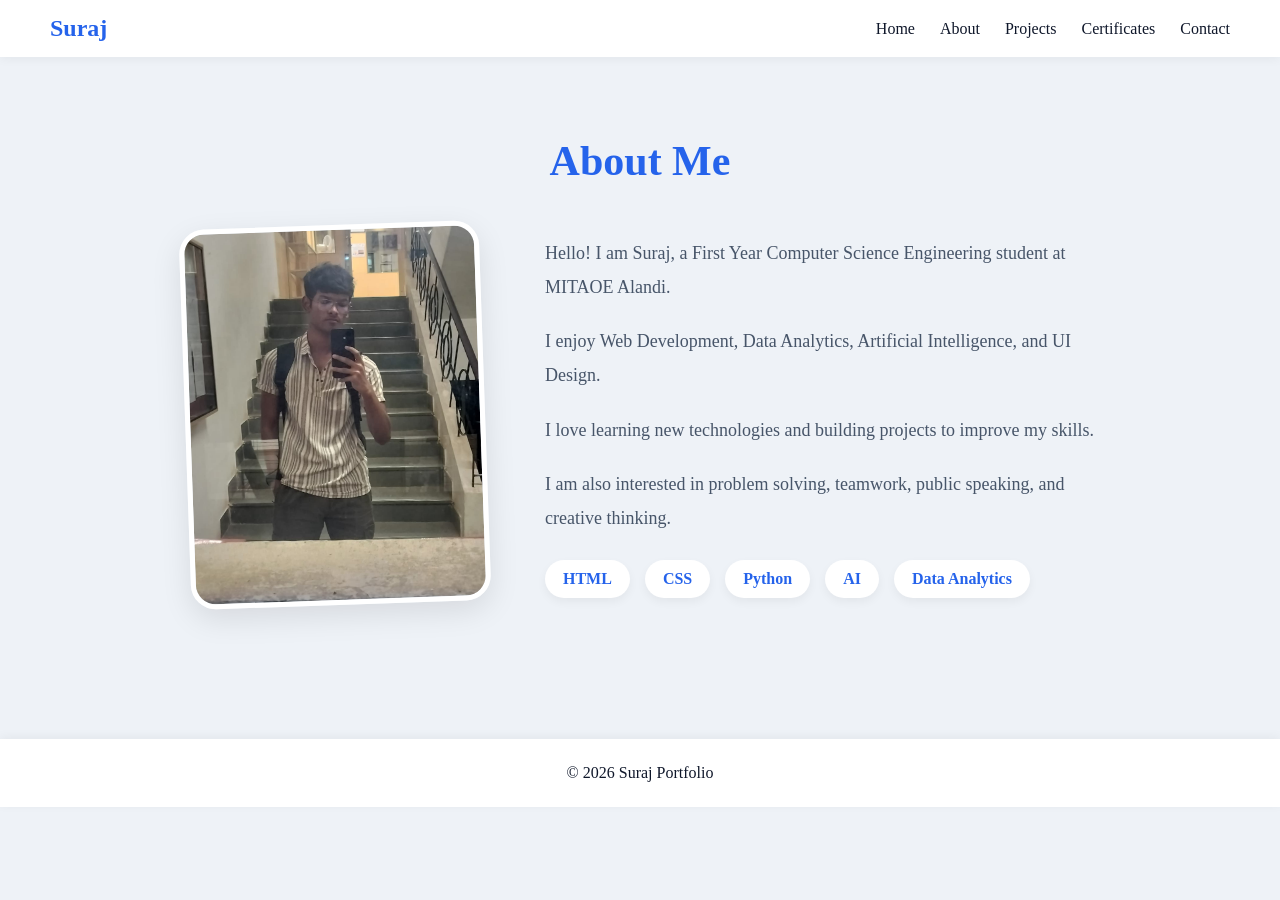
==== about.html @ 90dc8c6a "Update portfolio" ====
<!DOCTYPE html>
<html lang="en">

<head>

<meta charset="UTF-8">
<meta name="viewport" content="width=device-width, initial-scale=1.0">

<title>About Me</title>

<link rel="stylesheet" href="style.css">

</head>

<body>

<header>

<nav>

<h2>Suraj</h2>

<ul>
<li><a href="index.html">Home</a></li>
<li><a href="about.html">About</a></li>
<li><a href="projects.html">Projects</a></li>
<li><a href="certificates.html">Certificates</a></li>
<li><a href="contact.html">Contact</a></li>
</ul>

</nav>

</header>


<section>

<h2>About Me</h2>

<div class="about-container">


<div class="about-image">

<img src="images/profile.jpeg">

</div>



<div class="about-text">

<p>
Hello! I am Suraj, a First Year Computer Science Engineering student at MITAOE Alandi.
</p>

<p>
I enjoy Web Development, Data Analytics, Artificial Intelligence, and UI Design.
</p>

<p>
I love learning new technologies and building projects to improve my skills.
</p>

<p>
I am also interested in problem solving, teamwork, public speaking, and creative thinking.
</p>


<div class="about-skills">

<span>HTML</span>
<span>CSS</span>
<span>Python</span>
<span>AI</span>
<span>Data Analytics</span>

</div>

</div>

</div>

</section>


<footer>

<p>© 2026 Suraj Portfolio</p>

</footer>

</body>
</html>
---- style.css ----
*{
margin:0;
padding:0;
box-sizing:border-box;
font-family:Segoe UI;
}

html{
scroll-behavior:smooth;
}

body{
background:#eef2f7;
color:#0f172a;
}



/* NAVBAR */

header{
background:white;
padding:15px 50px;
position:sticky;
top:0;
z-index:1000;

box-shadow:0 2px 10px rgba(0,0,0,0.05);
}

nav{
display:flex;
justify-content:space-between;
align-items:center;
}

nav h2{
color:#2563eb;
}

nav ul{
display:flex;
list-style:none;
}

nav ul li{
margin-left:25px;
}

nav ul li a{
text-decoration:none;
color:#0f172a;
font-weight:500;
transition:0.3s;
}

nav ul li a:hover{
color:#2563eb;
}



/* HERO */

.hero{
display:flex;
justify-content:space-around;
align-items:center;
padding:100px 20px;
gap:50px;
flex-wrap:wrap;
}

.hero-text{
max-width:550px;
}

.hero-text h1{
font-size:52px;
margin-bottom:20px;
}

.hero-text p{
margin-bottom:15px;
font-size:18px;
line-height:1.7;
color:#475569;
}

.hero button{
margin-top:15px;
padding:12px 24px;
background:#2563eb;
color:white;
border:none;
border-radius:8px;
font-weight:bold;
cursor:pointer;
transition:0.3s;
}

.hero button:hover{
background:#1d4ed8;
transform:translateY(-2px);
}

.hero img{
width:320px;
height:420px;
object-fit:cover;

border-radius:25px;

border:5px solid white;

transform:rotate(-2deg);

box-shadow:
0 10px 30px rgba(0,0,0,0.12);

transition:0.3s;
}

.hero img:hover{
transform:rotate(0deg) scale(1.03);
}



/* SECTIONS */

section{
padding:80px 10%;
text-align:center;
}

section h2{
font-size:42px;
margin-bottom:40px;
color:#2563eb;
}



/* ABOUT PAGE */

.about-container{
display:flex;
justify-content:center;
align-items:center;
gap:60px;
flex-wrap:wrap;

margin-top:40px;
}

.about-image img{
width:300px;
height:380px;

object-fit:cover;

border-radius:25px;

border:5px solid white;

transform:rotate(-2deg);

box-shadow:0 10px 30px rgba(0,0,0,0.1);
}

.about-text{
max-width:550px;
text-align:left;
}

.about-text p{
font-size:18px;
line-height:1.9;
color:#475569;

margin-bottom:20px;
}

.about-skills{
display:flex;
gap:15px;
flex-wrap:wrap;

margin-top:25px;
}

.about-skills span{
background:white;

padding:10px 18px;

border-radius:30px;

box-shadow:0 4px 10px rgba(0,0,0,0.05);

font-weight:600;

color:#2563eb;
}



/* BIO */

.bio-container{
display:flex;
justify-content:center;
flex-wrap:wrap;
gap:25px;
}

.bio-card{
background:white;
padding:25px;
width:220px;
border-radius:15px;

box-shadow:0 4px 15px rgba(0,0,0,0.05);

transition:0.3s;
}

.bio-card:hover{
transform:translateY(-10px);
background:#2563eb;
color:white;
}



/* SKILLS */

.skills-container{
display:flex;
justify-content:center;
gap:20px;
flex-wrap:wrap;
}

.skill-card{
background:white;
padding:15px 30px;
border-radius:10px;

box-shadow:0 4px 15px rgba(0,0,0,0.05);

transition:0.3s;
}

.skill-card:hover{
background:#2563eb;
color:white;
transform:translateY(-5px);
}



/* PROJECTS */

.projects-container{
display:flex;
justify-content:center;
gap:35px;
flex-wrap:wrap;
margin-top:40px;
}

.project-card{
background:white;
padding:30px;
width:320px;
border-radius:18px;

box-shadow:0 6px 20px rgba(0,0,0,0.06);

transition:0.3s;

text-align:left;
}

.project-card h3{
font-size:24px;
margin-bottom:15px;
color:#0f172a;
}

.project-card p{
font-size:17px;
line-height:1.7;
color:#475569;
margin-bottom:20px;
}

.project-card:hover{
transform:translateY(-10px);
}



/* CERTIFICATES */

.certificate-container{
display:flex;
justify-content:center;
gap:30px;
flex-wrap:wrap;
}

.certificate-card{
background:white;
padding:15px;
border-radius:15px;

box-shadow:0 4px 15px rgba(0,0,0,0.05);

transition:0.3s;
}

.certificate-card:hover{
transform:translateY(-10px);
}

.certificate-card img{
width:250px;
border-radius:10px;
}



/* SOCIAL */

.social-container{
display:flex;
justify-content:center;
gap:40px;
}

.social-container img{
width:55px;
cursor:pointer;
transition:0.3s;
}

.social-container img:hover{
transform:scale(1.2);
}



/* CONTACT */

.contact-container{
display:flex;
flex-direction:column;
gap:20px;
max-width:650px;
margin:auto;
}

.contact-card{
background:white;
padding:20px;
border-radius:15px;

display:flex;
align-items:center;
gap:20px;

box-shadow:0 4px 15px rgba(0,0,0,0.05);

transition:0.3s;

text-align:left;
}

.contact-card:hover{
transform:translateY(-5px);
}

.contact-icon{
width:60px;
height:60px;

background:#eff6ff;

border-radius:12px;

display:flex;
justify-content:center;
align-items:center;

font-size:28px;
}

.contact-card h3{
color:#64748b;
margin-bottom:5px;
font-size:18px;
}

.contact-card p{
font-size:20px;
font-weight:bold;
color:#0f172a;
}



/* FOOTER */

footer{
background:white;
text-align:center;
padding:25px;
margin-top:50px;

box-shadow:0 -2px 10px rgba(0,0,0,0.05);
}



/* MOBILE */

@media (max-width:768px){

header {
padding: 15px 20px;
}

nav {
flex-direction: column;
gap: 15px;
}

.hero{
flex-direction:column;
text-align:center;
gap:40px;
}

.hero img{
width:240px;
height:320px;
}

.hero-text h1{
font-size:38px;
}

nav ul{
display: flex;
flex-wrap: wrap;
justify-content: center;
gap: 15px;
padding: 0;
}

nav ul li {
margin-left: 0;
}

.about-text{
text-align:center;
}

.bio-container,
.projects-container,
.certificate-container{
flex-direction:column;
align-items:center;
}

}
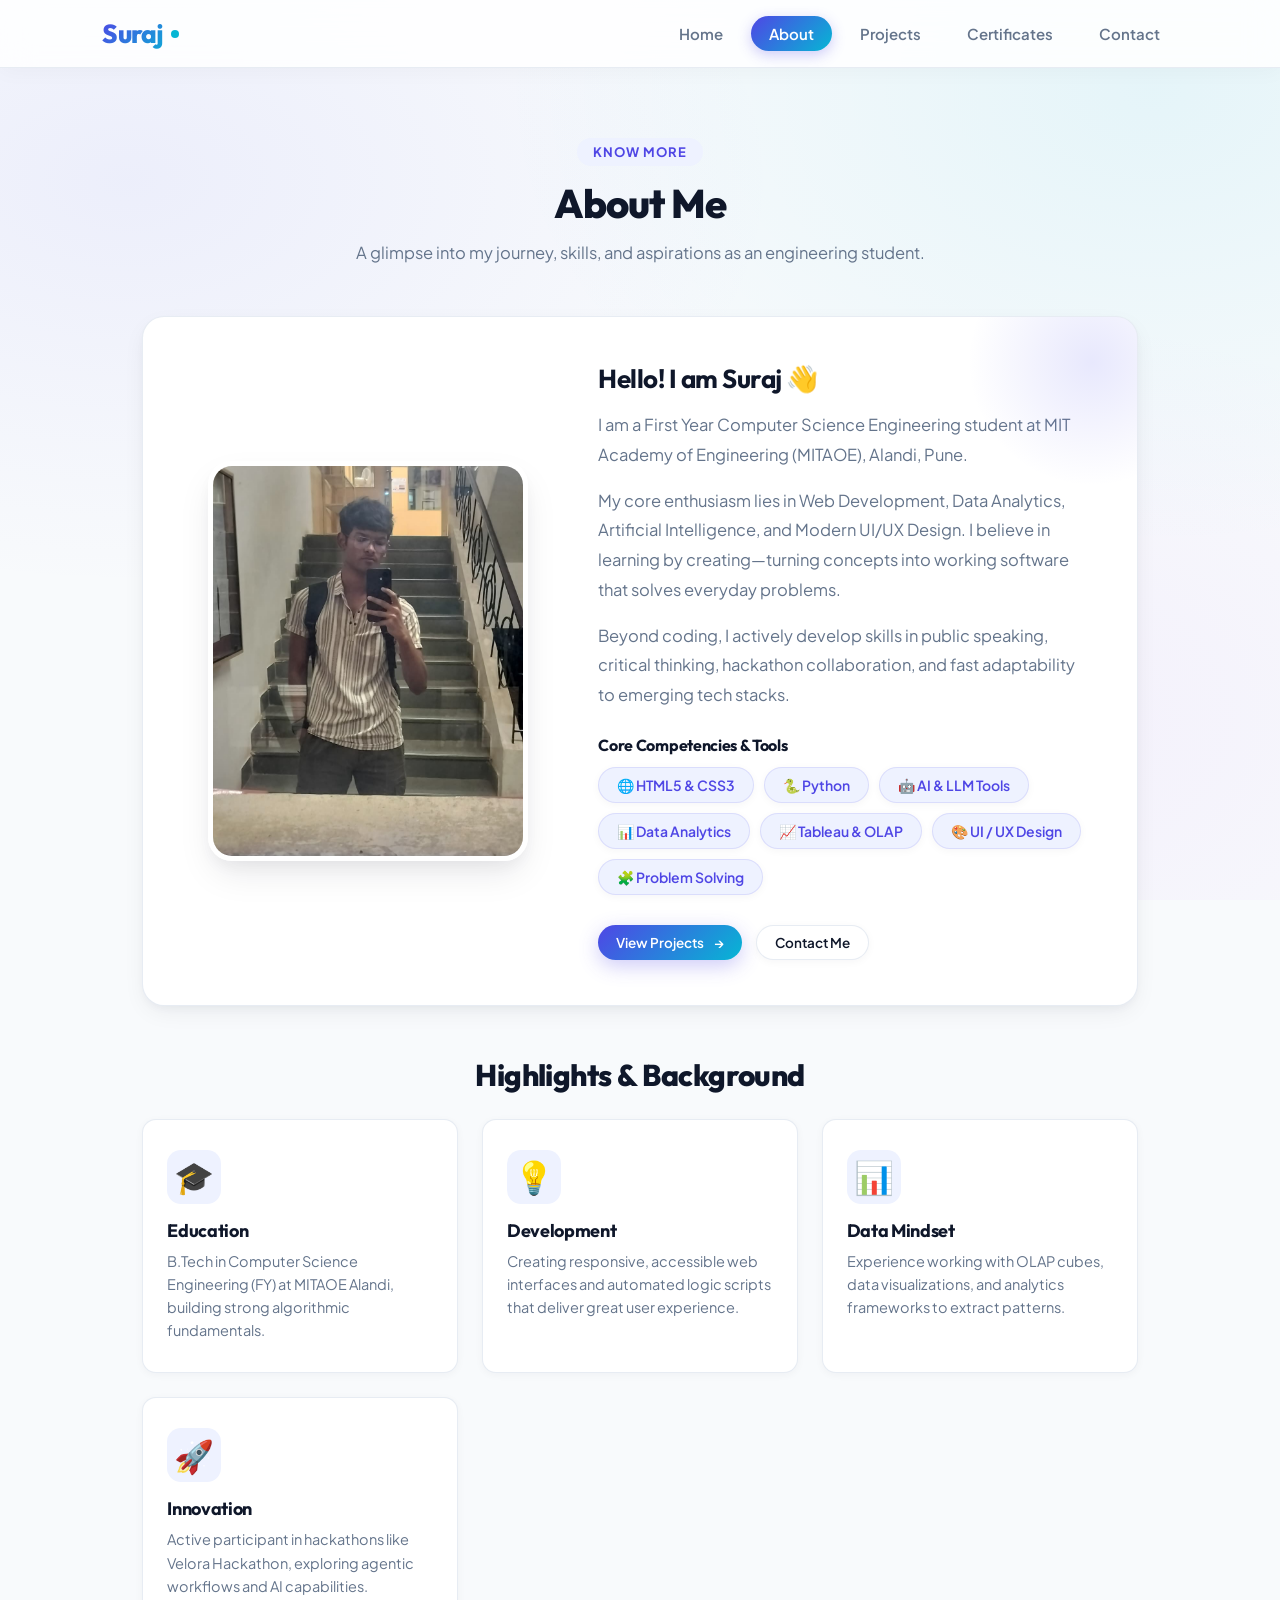
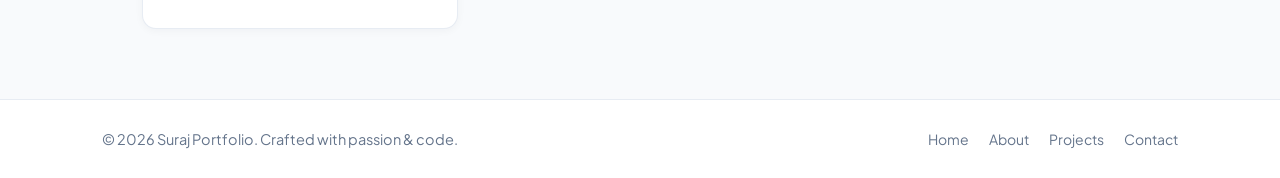
==== commit 1dc57c61: "Update portfolio" ====
--- a/about.html
+++ b/about.html
@@ -2,93 +2,126 @@
 <html lang="en">
 
 <head>
-
-<meta charset="UTF-8">
-<meta name="viewport" content="width=device-width, initial-scale=1.0">
-
-<title>About Me</title>
-
-<link rel="stylesheet" href="style.css">
-
+  <meta charset="UTF-8">
+  <meta name="viewport" content="width=device-width, initial-scale=1.0">
+  <title>About Me | Suraj Portfolio</title>
+  <link rel="stylesheet" href="style.css">
 </head>
 
 <body>
 
-<header>
+  <header>
+    <nav>
+      <a href="index.html" class="logo-text">
+        Suraj <span class="logo-dot"></span>
+      </a>
 
-<nav>
+      <ul>
+        <li><a href="index.html">Home</a></li>
+        <li><a href="about.html" class="active">About</a></li>
+        <li><a href="projects.html">Projects</a></li>
+        <li><a href="certificates.html">Certificates</a></li>
+        <li><a href="contact.html">Contact</a></li>
+      </ul>
+    </nav>
+  </header>
 
-<h2>Suraj</h2>
+  <main>
+    <section>
+      <div class="section-header">
+        <span class="section-tag">Know More</span>
+        <h2 class="section-title">About Me</h2>
+        <p class="section-subtitle">
+          A glimpse into my journey, skills, and aspirations as an engineering student.
+        </p>
+      </div>
 
-<ul>
-<li><a href="index.html">Home</a></li>
-<li><a href="about.html">About</a></li>
-<li><a href="projects.html">Projects</a></li>
-<li><a href="certificates.html">Certificates</a></li>
-<li><a href="contact.html">Contact</a></li>
-</ul>
+      <div class="about-container">
+        <div class="about-image">
+          <img src="images/profile.jpeg" alt="Suraj Profile">
+        </div>
 
-</nav>
+        <div class="about-text">
+          <h3>Hello! I am Suraj 👋</h3>
+          <p>
+            I am a First Year Computer Science Engineering student at MIT Academy of Engineering (MITAOE), Alandi, Pune.
+          </p>
+          <p>
+            My core enthusiasm lies in Web Development, Data Analytics, Artificial Intelligence, and Modern UI/UX Design. I believe in learning by creating—turning concepts into working software that solves everyday problems.
+          </p>
+          <p>
+            Beyond coding, I actively develop skills in public speaking, critical thinking, hackathon collaboration, and fast adaptability to emerging tech stacks.
+          </p>
 
-</header>
+          <h4 class="about-skills-title">Core Competencies & Tools</h4>
+          <div class="about-skills">
+            <span class="skill-pill">🌐 HTML5 & CSS3</span>
+            <span class="skill-pill">🐍 Python</span>
+            <span class="skill-pill">🤖 AI & LLM Tools</span>
+            <span class="skill-pill">📊 Data Analytics</span>
+            <span class="skill-pill">📈 Tableau & OLAP</span>
+            <span class="skill-pill">🎨 UI / UX Design</span>
+            <span class="skill-pill">🧩 Problem Solving</span>
+          </div>
 
+          <div style="margin-top: 30px; display: flex; gap: 14px; flex-wrap: wrap;">
+            <a href="projects.html" class="btn btn-primary btn-sm">
+              <span>View Projects</span>
+              <span class="btn-icon">→</span>
+            </a>
+            <a href="contact.html" class="btn btn-secondary btn-sm">
+              <span>Contact Me</span>
+            </a>
+          </div>
+        </div>
+      </div>
 
-<section>
+      <!-- Highlights / Bio Cards Section -->
+      <div class="bio-section">
+        <div class="section-header" style="margin-bottom: 25px;">
+          <h2 class="section-title" style="font-size: 30px;">Highlights & Background</h2>
+        </div>
 
-<h2>About Me</h2>
+        <div class="bio-container">
+          <div class="bio-card">
+            <div class="bio-card-icon">🎓</div>
+            <h4>Education</h4>
+            <p>B.Tech in Computer Science Engineering (FY) at MITAOE Alandi, building strong algorithmic fundamentals.</p>
+          </div>
 
-<div class="about-container">
+          <div class="bio-card">
+            <div class="bio-card-icon">💡</div>
+            <h4>Development</h4>
+            <p>Creating responsive, accessible web interfaces and automated logic scripts that deliver great user experience.</p>
+          </div>
 
+          <div class="bio-card">
+            <div class="bio-card-icon">📊</div>
+            <h4>Data Mindset</h4>
+            <p>Experience working with OLAP cubes, data visualizations, and analytics frameworks to extract patterns.</p>
+          </div>
 
-<div class="about-image">
+          <div class="bio-card">
+            <div class="bio-card-icon">🚀</div>
+            <h4>Innovation</h4>
+            <p>Active participant in hackathons like Velora Hackathon, exploring agentic workflows and AI capabilities.</p>
+          </div>
+        </div>
+      </div>
+    </section>
+  </main>
 
-<img src="images/profile.jpeg">
-
-</div>
-
-
-
-<div class="about-text">
-
-<p>
-Hello! I am Suraj, a First Year Computer Science Engineering student at MITAOE Alandi.
-</p>
-
-<p>
-I enjoy Web Development, Data Analytics, Artificial Intelligence, and UI Design.
-</p>
-
-<p>
-I love learning new technologies and building projects to improve my skills.
-</p>
-
-<p>
-I am also interested in problem solving, teamwork, public speaking, and creative thinking.
-</p>
-
-
-<div class="about-skills">
-
-<span>HTML</span>
-<span>CSS</span>
-<span>Python</span>
-<span>AI</span>
-<span>Data Analytics</span>
-
-</div>
-
-</div>
-
-</div>
-
-</section>
-
-
-<footer>
-
-<p>© 2026 Suraj Portfolio</p>
-
-</footer>
+  <footer>
+    <div class="footer-content">
+      <p>© 2026 Suraj Portfolio. Crafted with passion & code.</p>
+      <div class="footer-links">
+        <a href="index.html">Home</a>
+        <a href="about.html">About</a>
+        <a href="projects.html">Projects</a>
+        <a href="contact.html">Contact</a>
+      </div>
+    </div>
+  </footer>
 
 </body>
 </html>
--- a/style.css
+++ b/style.css
@@ -1,479 +1,1128 @@
-*{
-margin:0;
-padding:0;
-box-sizing:border-box;
-font-family:Segoe UI;
-}
-
-html{
-scroll-behavior:smooth;
-}
-
-body{
-background:#eef2f7;
-color:#0f172a;
-}
-
-
+@import url('https://fonts.googleapis.com/css2?family=Plus+Jakarta+Sans:wght@300;400;500;600;700;800&family=Outfit:wght@400;500;600;700;800&display=swap');
+
+:root {
+  --primary: #4f46e5;
+  --primary-hover: #4338ca;
+  --primary-light: #eef2ff;
+  --primary-glow: rgba(79, 70, 229, 0.28);
+  
+  --secondary: #06b6d4;
+  --secondary-hover: #0891b2;
+  --secondary-glow: rgba(6, 182, 212, 0.25);
+
+  --accent-purple: #8b5cf6;
+  --accent-pink: #ec4899;
+
+  --gradient-primary: linear-gradient(135deg, #4f46e5 0%, #06b6d4 100%);
+  --gradient-secondary: linear-gradient(135deg, #6366f1 0%, #a855f7 100%);
+  --gradient-card: linear-gradient(180deg, rgba(255, 255, 255, 0.95) 0%, rgba(248, 250, 252, 0.9) 100%);
+  --gradient-glow: radial-gradient(circle at 50% 50%, rgba(99, 102, 241, 0.15) 0%, transparent 70%);
+
+  --bg-main: #f8fafc;
+  --bg-card: #ffffff;
+  --bg-glass: rgba(255, 255, 255, 0.85);
+
+  --text-main: #0f172a;
+  --text-muted: #64748b;
+  --text-light: #94a3b8;
+
+  --border-light: rgba(226, 232, 240, 0.8);
+  --border-focus: rgba(99, 102, 241, 0.4);
+
+  --shadow-sm: 0 2px 8px rgba(15, 23, 42, 0.04);
+  --shadow-md: 0 8px 24px -4px rgba(15, 23, 42, 0.07), 0 4px 8px -2px rgba(15, 23, 42, 0.04);
+  --shadow-lg: 0 16px 36px -6px rgba(15, 23, 42, 0.1), 0 8px 16px -4px rgba(15, 23, 42, 0.05);
+  --shadow-hover: 0 20px 40px -8px rgba(79, 70, 229, 0.18), 0 8px 16px -4px rgba(15, 23, 42, 0.06);
+
+  --radius-sm: 8px;
+  --radius-md: 14px;
+  --radius-lg: 22px;
+  --radius-full: 9999px;
+
+  --transition-fast: 0.2s cubic-bezier(0.4, 0, 0.2, 1);
+  --transition-normal: 0.35s cubic-bezier(0.4, 0, 0.2, 1);
+  --transition-bounce: 0.4s cubic-bezier(0.34, 1.56, 0.64, 1);
+}
+
+/* BASE RESETS */
+* {
+  margin: 0;
+  padding: 0;
+  box-sizing: border-box;
+}
+
+html {
+  scroll-behavior: smooth;
+}
+
+body {
+  background-color: var(--bg-main);
+  background-image: 
+    radial-gradient(at 10% 20%, rgba(99, 102, 241, 0.08) 0px, transparent 40%),
+    radial-gradient(at 90% 10%, rgba(6, 182, 212, 0.08) 0px, transparent 40%),
+    radial-gradient(at 80% 80%, rgba(168, 85, 247, 0.06) 0px, transparent 40%);
+  background-attachment: fixed;
+  color: var(--text-main);
+  font-family: 'Plus Jakarta Sans', -apple-system, BlinkMacSystemFont, 'Segoe UI', Roboto, sans-serif;
+  min-height: 100vh;
+  display: flex;
+  flex-direction: column;
+  overflow-x: hidden;
+  -webkit-font-smoothing: antialiased;
+}
+
+/* TYPOGRAPHY */
+h1, h2, h3, h4 {
+  font-family: 'Outfit', sans-serif;
+  color: var(--text-main);
+  font-weight: 700;
+  letter-spacing: -0.02em;
+}
 
 /* NAVBAR */
-
-header{
-background:white;
-padding:15px 50px;
-position:sticky;
-top:0;
-z-index:1000;
-
-box-shadow:0 2px 10px rgba(0,0,0,0.05);
-}
-
-nav{
-display:flex;
-justify-content:space-between;
-align-items:center;
-}
-
-nav h2{
-color:#2563eb;
-}
-
-nav ul{
-display:flex;
-list-style:none;
-}
-
-nav ul li{
-margin-left:25px;
-}
-
-nav ul li a{
-text-decoration:none;
-color:#0f172a;
-font-weight:500;
-transition:0.3s;
-}
-
-nav ul li a:hover{
-color:#2563eb;
-}
-
-
-
-/* HERO */
-
-.hero{
-display:flex;
-justify-content:space-around;
-align-items:center;
-padding:100px 20px;
-gap:50px;
-flex-wrap:wrap;
-}
-
-.hero-text{
-max-width:550px;
-}
-
-.hero-text h1{
-font-size:52px;
-margin-bottom:20px;
-}
-
-.hero-text p{
-margin-bottom:15px;
-font-size:18px;
-line-height:1.7;
-color:#475569;
-}
-
-.hero button{
-margin-top:15px;
-padding:12px 24px;
-background:#2563eb;
-color:white;
-border:none;
-border-radius:8px;
-font-weight:bold;
-cursor:pointer;
-transition:0.3s;
-}
-
-.hero button:hover{
-background:#1d4ed8;
-transform:translateY(-2px);
-}
-
-.hero img{
-width:320px;
-height:420px;
-object-fit:cover;
-
-border-radius:25px;
-
-border:5px solid white;
-
-transform:rotate(-2deg);
-
-box-shadow:
-0 10px 30px rgba(0,0,0,0.12);
-
-transition:0.3s;
-}
-
-.hero img:hover{
-transform:rotate(0deg) scale(1.03);
-}
-
-
-
-/* SECTIONS */
-
-section{
-padding:80px 10%;
-text-align:center;
-}
-
-section h2{
-font-size:42px;
-margin-bottom:40px;
-color:#2563eb;
-}
-
-
+header {
+  background: var(--bg-glass);
+  backdrop-filter: blur(16px);
+  -webkit-backdrop-filter: blur(16px);
+  padding: 16px 8%;
+  position: sticky;
+  top: 0;
+  z-index: 1000;
+  border-bottom: 1px solid var(--border-light);
+  box-shadow: 0 4px 20px rgba(15, 23, 42, 0.03);
+  transition: var(--transition-normal);
+}
+
+nav {
+  display: flex;
+  justify-content: space-between;
+  align-items: center;
+  max-width: 1200px;
+  margin: 0 auto;
+}
+
+.logo-text {
+  font-family: 'Outfit', sans-serif;
+  font-size: 26px;
+  font-weight: 800;
+  background: var(--gradient-primary);
+  -webkit-background-clip: text;
+  background-clip: text;
+  -webkit-text-fill-color: transparent;
+  display: flex;
+  align-items: center;
+  gap: 8px;
+  text-decoration: none;
+  letter-spacing: -0.03em;
+  transition: var(--transition-fast);
+}
+
+.logo-text:hover {
+  transform: scale(1.03);
+}
+
+.logo-dot {
+  width: 8px;
+  height: 8px;
+  background: var(--secondary);
+  border-radius: 50%;
+  display: inline-block;
+  animation: pulseGlow 2s infinite ease-in-out;
+}
+
+nav ul {
+  display: flex;
+  list-style: none;
+  gap: 10px;
+  align-items: center;
+}
+
+nav ul li a {
+  text-decoration: none;
+  color: var(--text-muted);
+  font-weight: 600;
+  font-size: 15px;
+  padding: 8px 18px;
+  border-radius: var(--radius-full);
+  position: relative;
+  transition: var(--transition-fast);
+  display: inline-block;
+}
+
+nav ul li a:hover {
+  color: var(--primary);
+  background: var(--primary-light);
+  transform: translateY(-1px);
+}
+
+nav ul li a.active {
+  color: #ffffff;
+  background: var(--gradient-primary);
+  box-shadow: 0 4px 14px var(--primary-glow);
+}
+
+/* BUTTONS */
+.btn {
+  display: inline-flex;
+  align-items: center;
+  justify-content: center;
+  gap: 10px;
+  padding: 13px 28px;
+  font-size: 15px;
+  font-weight: 600;
+  border-radius: var(--radius-full);
+  border: none;
+  cursor: pointer;
+  text-decoration: none;
+  transition: all 0.3s cubic-bezier(0.4, 0, 0.2, 1);
+  position: relative;
+  overflow: hidden;
+  box-shadow: var(--shadow-sm);
+  font-family: 'Plus Jakarta Sans', sans-serif;
+}
+
+.btn-primary {
+  background: var(--gradient-primary);
+  color: white;
+  box-shadow: 0 6px 20px var(--primary-glow);
+}
+
+.btn-primary:hover {
+  transform: translateY(-3px) scale(1.02);
+  box-shadow: 0 10px 25px rgba(79, 70, 229, 0.4);
+}
+
+.btn-primary:active {
+  transform: translateY(-1px) scale(0.99);
+}
+
+/* Shine overlay effect */
+.btn-primary::after {
+  content: '';
+  position: absolute;
+  top: 0;
+  left: -100%;
+  width: 50%;
+  height: 100%;
+  background: linear-gradient(90deg, transparent, rgba(255, 255, 255, 0.35), transparent);
+  transform: skewX(-20deg);
+  transition: 0.6s;
+}
+
+.btn-primary:hover::after {
+  left: 140%;
+}
+
+.btn-secondary {
+  background: #ffffff;
+  color: var(--text-main);
+  border: 1.5px solid var(--border-light);
+  box-shadow: var(--shadow-sm);
+}
+
+.btn-secondary:hover {
+  border-color: var(--primary);
+  color: var(--primary);
+  background: var(--primary-light);
+  transform: translateY(-3px);
+  box-shadow: var(--shadow-md);
+}
+
+.btn-sm {
+  padding: 8px 18px;
+  font-size: 13.5px;
+  border-radius: var(--radius-full);
+}
+
+.btn-outline {
+  background: transparent;
+  color: var(--primary);
+  border: 1.5px solid var(--primary);
+}
+
+.btn-outline:hover {
+  background: var(--primary);
+  color: white;
+  transform: translateY(-2px);
+  box-shadow: 0 6px 18px var(--primary-glow);
+}
+
+.btn-icon {
+  display: inline-flex;
+  transition: transform var(--transition-fast);
+}
+
+.btn:hover .btn-icon {
+  transform: translateX(4px);
+}
+
+/* HERO SECTION */
+.hero {
+  display: flex;
+  justify-content: space-between;
+  align-items: center;
+  padding: 80px 8%;
+  gap: 60px;
+  max-width: 1200px;
+  margin: 0 auto;
+  flex: 1;
+}
+
+.hero-text {
+  flex: 1;
+  max-width: 600px;
+  animation: fadeInLeft 0.8s ease-out;
+}
+
+.hero-badge {
+  display: inline-flex;
+  align-items: center;
+  gap: 8px;
+  padding: 6px 16px;
+  background: var(--primary-light);
+  color: var(--primary);
+  border: 1px solid rgba(79, 70, 229, 0.15);
+  border-radius: var(--radius-full);
+  font-size: 13.5px;
+  font-weight: 600;
+  margin-bottom: 22px;
+  animation: pulseGlow 3s infinite ease-in-out;
+}
+
+.hero-badge-dot {
+  width: 8px;
+  height: 8px;
+  background: #10b981;
+  border-radius: 50%;
+  box-shadow: 0 0 8px #10b981;
+}
+
+.hero-text h1 {
+  font-size: 54px;
+  line-height: 1.15;
+  margin-bottom: 18px;
+  color: var(--text-main);
+}
+
+.hero-gradient-text {
+  background: var(--gradient-primary);
+  -webkit-background-clip: text;
+  background-clip: text;
+  -webkit-text-fill-color: transparent;
+}
+
+.hero-sub {
+  font-size: 20px;
+  font-weight: 600;
+  color: var(--primary);
+  margin-bottom: 14px;
+}
+
+.hero-desc {
+  font-size: 17px;
+  line-height: 1.7;
+  color: var(--text-muted);
+  margin-bottom: 30px;
+}
+
+.hero-actions {
+  display: flex;
+  gap: 16px;
+  flex-wrap: wrap;
+  align-items: center;
+  margin-bottom: 35px;
+}
+
+.hero-stats {
+  display: flex;
+  gap: 30px;
+  padding-top: 25px;
+  border-top: 1px solid var(--border-light);
+}
+
+.stat-item h4 {
+  font-size: 26px;
+  color: var(--primary);
+  font-weight: 800;
+  margin-bottom: 2px;
+}
+
+.stat-item p {
+  font-size: 13px;
+  color: var(--text-muted);
+  font-weight: 600;
+  text-transform: uppercase;
+  letter-spacing: 0.05em;
+}
+
+/* HERO IMAGE */
+.hero-img-wrapper {
+  position: relative;
+  display: flex;
+  justify-content: center;
+  align-items: center;
+  animation: fadeInRight 0.8s ease-out;
+}
+
+.hero-img-backdrop {
+  position: absolute;
+  width: 380px;
+  height: 480px;
+  background: var(--gradient-primary);
+  border-radius: 36px;
+  filter: blur(28px);
+  opacity: 0.35;
+  z-index: 1;
+  animation: floatBackdrop 6s infinite ease-in-out;
+}
+
+.hero-img {
+  position: relative;
+  z-index: 2;
+  border-radius: 30px;
+  overflow: hidden;
+  box-shadow: var(--shadow-lg);
+  border: 6px solid #ffffff;
+  transition: var(--transition-bounce);
+  animation: floatCard 5s infinite ease-in-out;
+}
+
+.hero-img img {
+  width: 320px;
+  height: 420px;
+  object-fit: cover;
+  display: block;
+  transition: transform 0.6s cubic-bezier(0.4, 0, 0.2, 1);
+}
+
+.hero-img:hover {
+  transform: translateY(-8px) rotate(1deg) scale(1.02);
+  box-shadow: var(--shadow-hover);
+}
+
+.hero-img:hover img {
+  transform: scale(1.05);
+}
+
+/* SECTIONS COMMON */
+section {
+  padding: 70px 8%;
+  max-width: 1200px;
+  margin: 0 auto;
+  width: 100%;
+}
+
+.section-header {
+  text-align: center;
+  margin-bottom: 50px;
+  animation: fadeInUp 0.7s ease-out;
+}
+
+.section-tag {
+  display: inline-block;
+  font-size: 13px;
+  font-weight: 700;
+  letter-spacing: 0.08em;
+  text-transform: uppercase;
+  color: var(--primary);
+  background: var(--primary-light);
+  padding: 6px 16px;
+  border-radius: var(--radius-full);
+  margin-bottom: 12px;
+}
+
+.section-title {
+  font-size: 40px;
+  font-weight: 800;
+  color: var(--text-main);
+  margin-bottom: 12px;
+  position: relative;
+}
+
+.section-subtitle {
+  font-size: 16.5px;
+  color: var(--text-muted);
+  max-width: 600px;
+  margin: 0 auto;
+  line-height: 1.6;
+}
 
 /* ABOUT PAGE */
-
-.about-container{
-display:flex;
-justify-content:center;
-align-items:center;
-gap:60px;
-flex-wrap:wrap;
-
-margin-top:40px;
-}
-
-.about-image img{
-width:300px;
-height:380px;
-
-object-fit:cover;
-
-border-radius:25px;
-
-border:5px solid white;
-
-transform:rotate(-2deg);
-
-box-shadow:0 10px 30px rgba(0,0,0,0.1);
-}
-
-.about-text{
-max-width:550px;
-text-align:left;
-}
-
-.about-text p{
-font-size:18px;
-line-height:1.9;
-color:#475569;
-
-margin-bottom:20px;
-}
-
-.about-skills{
-display:flex;
-gap:15px;
-flex-wrap:wrap;
-
-margin-top:25px;
-}
-
-.about-skills span{
-background:white;
-
-padding:10px 18px;
-
-border-radius:30px;
-
-box-shadow:0 4px 10px rgba(0,0,0,0.05);
-
-font-weight:600;
-
-color:#2563eb;
-}
-
-
-
-/* BIO */
-
-.bio-container{
-display:flex;
-justify-content:center;
-flex-wrap:wrap;
-gap:25px;
-}
-
-.bio-card{
-background:white;
-padding:25px;
-width:220px;
-border-radius:15px;
-
-box-shadow:0 4px 15px rgba(0,0,0,0.05);
-
-transition:0.3s;
-}
-
-.bio-card:hover{
-transform:translateY(-10px);
-background:#2563eb;
-color:white;
-}
-
-
-
-/* SKILLS */
-
-.skills-container{
-display:flex;
-justify-content:center;
-gap:20px;
-flex-wrap:wrap;
-}
-
-.skill-card{
-background:white;
-padding:15px 30px;
-border-radius:10px;
-
-box-shadow:0 4px 15px rgba(0,0,0,0.05);
-
-transition:0.3s;
-}
-
-.skill-card:hover{
-background:#2563eb;
-color:white;
-transform:translateY(-5px);
-}
-
-
-
-/* PROJECTS */
-
-.projects-container{
-display:flex;
-justify-content:center;
-gap:35px;
-flex-wrap:wrap;
-margin-top:40px;
-}
-
-.project-card{
-background:white;
-padding:30px;
-width:320px;
-border-radius:18px;
-
-box-shadow:0 6px 20px rgba(0,0,0,0.06);
-
-transition:0.3s;
-
-text-align:left;
-}
-
-.project-card h3{
-font-size:24px;
-margin-bottom:15px;
-color:#0f172a;
-}
-
-.project-card p{
-font-size:17px;
-line-height:1.7;
-color:#475569;
-margin-bottom:20px;
-}
-
-.project-card:hover{
-transform:translateY(-10px);
-}
-
-
+.about-container {
+  display: grid;
+  grid-template-columns: 360px 1fr;
+  gap: 50px;
+  align-items: center;
+  background: var(--bg-card);
+  padding: 45px;
+  border-radius: var(--radius-lg);
+  border: 1px solid var(--border-light);
+  box-shadow: var(--shadow-md);
+  position: relative;
+  overflow: hidden;
+  animation: fadeInUp 0.8s ease-out;
+}
+
+.about-container::before {
+  content: '';
+  position: absolute;
+  top: -80px;
+  right: -80px;
+  width: 250px;
+  height: 250px;
+  background: var(--gradient-glow);
+  border-radius: 50%;
+  pointer-events: none;
+}
+
+.about-image {
+  position: relative;
+  display: flex;
+  justify-content: center;
+}
+
+.about-image img {
+  width: 320px;
+  height: 400px;
+  object-fit: cover;
+  border-radius: 24px;
+  border: 5px solid white;
+  box-shadow: var(--shadow-lg);
+  transition: var(--transition-bounce);
+}
+
+.about-image img:hover {
+  transform: scale(1.03) rotate(-1deg);
+  box-shadow: var(--shadow-hover);
+}
+
+.about-text {
+  text-align: left;
+}
+
+.about-text h3 {
+  font-size: 26px;
+  margin-bottom: 15px;
+  color: var(--text-main);
+}
+
+.about-text p {
+  font-size: 16.5px;
+  line-height: 1.8;
+  color: var(--text-muted);
+  margin-bottom: 16px;
+}
+
+.about-skills-title {
+  font-size: 16px;
+  font-weight: 700;
+  color: var(--text-main);
+  margin-top: 25px;
+  margin-bottom: 12px;
+}
+
+.about-skills {
+  display: flex;
+  gap: 10px;
+  flex-wrap: wrap;
+}
+
+.skill-pill {
+  background: var(--primary-light);
+  color: var(--primary);
+  border: 1px solid rgba(79, 70, 229, 0.12);
+  padding: 8px 18px;
+  border-radius: var(--radius-full);
+  font-weight: 600;
+  font-size: 14px;
+  display: inline-flex;
+  align-items: center;
+  gap: 6px;
+  box-shadow: var(--shadow-sm);
+  transition: var(--transition-fast);
+}
+
+.skill-pill:hover {
+  transform: translateY(-3px);
+  background: var(--primary);
+  color: white;
+  box-shadow: 0 6px 16px var(--primary-glow);
+}
+
+/* BIO CARDS GRID */
+.bio-section {
+  margin-top: 50px;
+}
+
+.bio-container {
+  display: grid;
+  grid-template-columns: repeat(auto-fit, minmax(240px, 1fr));
+  gap: 24px;
+  margin-top: 25px;
+}
+
+.bio-card {
+  background: var(--bg-card);
+  padding: 30px 24px;
+  border-radius: var(--radius-md);
+  border: 1px solid var(--border-light);
+  box-shadow: var(--shadow-sm);
+  text-align: left;
+  transition: all 0.35s cubic-bezier(0.4, 0, 0.2, 1);
+  position: relative;
+  overflow: hidden;
+}
+
+.bio-card::before {
+  content: '';
+  position: absolute;
+  top: 0;
+  left: 0;
+  right: 0;
+  height: 4px;
+  background: var(--gradient-primary);
+  opacity: 0;
+  transition: var(--transition-fast);
+}
+
+.bio-card:hover {
+  transform: translateY(-8px);
+  box-shadow: var(--shadow-hover);
+  border-color: rgba(79, 70, 229, 0.25);
+}
+
+.bio-card:hover::before {
+  opacity: 1;
+}
+
+.bio-card-icon {
+  font-size: 32px;
+  margin-bottom: 15px;
+  display: inline-block;
+  background: var(--primary-light);
+  width: 54px;
+  height: 54px;
+  display: flex;
+  align-items: center;
+  justify-content: center;
+  border-radius: 14px;
+}
+
+.bio-card h4 {
+  font-size: 18px;
+  margin-bottom: 8px;
+  color: var(--text-main);
+}
+
+.bio-card p {
+  font-size: 14.5px;
+  color: var(--text-muted);
+  line-height: 1.6;
+}
+
+/* PROJECTS GRID */
+.projects-container {
+  display: grid;
+  grid-template-columns: repeat(auto-fit, minmax(330px, 1fr));
+  gap: 28px;
+  margin-top: 30px;
+}
+
+.project-card {
+  background: var(--bg-card);
+  padding: 32px;
+  border-radius: var(--radius-lg);
+  border: 1px solid var(--border-light);
+  box-shadow: var(--shadow-sm);
+  transition: all 0.35s cubic-bezier(0.4, 0, 0.2, 1);
+  text-align: left;
+  display: flex;
+  flex-direction: column;
+  position: relative;
+  overflow: hidden;
+}
+
+.project-card::after {
+  content: '';
+  position: absolute;
+  top: 0;
+  left: 0;
+  right: 0;
+  height: 4px;
+  background: var(--gradient-primary);
+  opacity: 0;
+  transition: var(--transition-fast);
+}
+
+.project-card:hover {
+  transform: translateY(-8px);
+  box-shadow: var(--shadow-hover);
+  border-color: rgba(79, 70, 229, 0.25);
+}
+
+.project-card:hover::after {
+  opacity: 1;
+}
+
+.project-header {
+  display: flex;
+  align-items: center;
+  justify-content: space-between;
+  margin-bottom: 16px;
+}
+
+.project-icon {
+  font-size: 34px;
+  background: var(--primary-light);
+  width: 56px;
+  height: 56px;
+  display: flex;
+  align-items: center;
+  justify-content: center;
+  border-radius: 14px;
+}
+
+.project-badge {
+  font-size: 12px;
+  font-weight: 700;
+  color: var(--secondary);
+  background: rgba(6, 182, 212, 0.1);
+  padding: 4px 12px;
+  border-radius: var(--radius-full);
+}
+
+.project-card h3 {
+  font-size: 21px;
+  margin-bottom: 12px;
+  color: var(--text-main);
+  transition: color var(--transition-fast);
+}
+
+.project-card:hover h3 {
+  color: var(--primary);
+}
+
+.project-card p {
+  font-size: 15px;
+  line-height: 1.65;
+  color: var(--text-muted);
+  margin-bottom: 22px;
+  flex: 1;
+}
+
+.project-tags {
+  display: flex;
+  gap: 8px;
+  flex-wrap: wrap;
+  margin-bottom: 22px;
+}
+
+.project-tags span {
+  font-size: 12px;
+  font-weight: 600;
+  color: var(--text-muted);
+  background: var(--bg-main);
+  padding: 4px 10px;
+  border-radius: 6px;
+  border: 1px solid var(--border-light);
+}
+
+.project-footer {
+  margin-top: auto;
+  display: flex;
+  gap: 10px;
+}
 
 /* CERTIFICATES */
-
-.certificate-container{
-display:flex;
-justify-content:center;
-gap:30px;
-flex-wrap:wrap;
-}
-
-.certificate-card{
-background:white;
-padding:15px;
-border-radius:15px;
-
-box-shadow:0 4px 15px rgba(0,0,0,0.05);
-
-transition:0.3s;
-}
-
-.certificate-card:hover{
-transform:translateY(-10px);
-}
-
-.certificate-card img{
-width:250px;
-border-radius:10px;
-}
-
-
-
-/* SOCIAL */
-
-.social-container{
-display:flex;
-justify-content:center;
-gap:40px;
-}
-
-.social-container img{
-width:55px;
-cursor:pointer;
-transition:0.3s;
-}
-
-.social-container img:hover{
-transform:scale(1.2);
-}
-
-
+.certificate-container {
+  display: grid;
+  grid-template-columns: repeat(auto-fit, minmax(280px, 1fr));
+  gap: 28px;
+  margin-top: 30px;
+}
+
+.certificate-card {
+  background: var(--bg-card);
+  padding: 20px;
+  border-radius: var(--radius-md);
+  border: 1px solid var(--border-light);
+  box-shadow: var(--shadow-sm);
+  transition: all 0.35s cubic-bezier(0.4, 0, 0.2, 1);
+  display: flex;
+  flex-direction: column;
+  position: relative;
+  overflow: hidden;
+  text-align: left;
+}
+
+.certificate-card:hover {
+  transform: translateY(-8px);
+  box-shadow: var(--shadow-hover);
+  border-color: rgba(79, 70, 229, 0.25);
+}
+
+.cert-img-wrapper {
+  position: relative;
+  border-radius: 12px;
+  overflow: hidden;
+  background: #f1f5f9;
+  aspect-ratio: 4 / 3;
+}
+
+.certificate-card img {
+  width: 100%;
+  height: 100%;
+  object-fit: cover;
+  display: block;
+  transition: transform 0.4s ease;
+}
+
+.certificate-card:hover img {
+  transform: scale(1.06);
+}
+
+.cert-info {
+  padding-top: 16px;
+  display: flex;
+  flex-direction: column;
+  gap: 6px;
+  flex: 1;
+}
+
+.cert-badge {
+  display: inline-flex;
+  align-items: center;
+  gap: 4px;
+  font-size: 11.5px;
+  font-weight: 700;
+  color: #059669;
+  background: #ecfdf5;
+  padding: 3px 10px;
+  border-radius: var(--radius-full);
+  align-self: flex-start;
+}
+
+.certificate-card h4 {
+  font-size: 16px;
+  font-weight: 700;
+  color: var(--text-main);
+  line-height: 1.4;
+}
+
+.certificate-card p {
+  font-size: 13.5px;
+  color: var(--text-muted);
+}
 
 /* CONTACT */
-
-.contact-container{
-display:flex;
-flex-direction:column;
-gap:20px;
-max-width:650px;
-margin:auto;
-}
-
-.contact-card{
-background:white;
-padding:20px;
-border-radius:15px;
-
-display:flex;
-align-items:center;
-gap:20px;
-
-box-shadow:0 4px 15px rgba(0,0,0,0.05);
-
-transition:0.3s;
-
-text-align:left;
-}
-
-.contact-card:hover{
-transform:translateY(-5px);
-}
-
-.contact-icon{
-width:60px;
-height:60px;
-
-background:#eff6ff;
-
-border-radius:12px;
-
-display:flex;
-justify-content:center;
-align-items:center;
-
-font-size:28px;
-}
-
-.contact-card h3{
-color:#64748b;
-margin-bottom:5px;
-font-size:18px;
-}
-
-.contact-card p{
-font-size:20px;
-font-weight:bold;
-color:#0f172a;
-}
-
-
+.contact-wrapper {
+  max-width: 900px;
+  margin: 0 auto;
+}
+
+.contact-container {
+  display: grid;
+  grid-template-columns: repeat(auto-fit, minmax(260px, 1fr));
+  gap: 22px;
+  margin-bottom: 45px;
+}
+
+.contact-card {
+  background: var(--bg-card);
+  padding: 26px;
+  border-radius: var(--radius-md);
+  border: 1px solid var(--border-light);
+  box-shadow: var(--shadow-sm);
+  display: flex;
+  align-items: center;
+  gap: 18px;
+  text-align: left;
+  transition: all 0.3s cubic-bezier(0.4, 0, 0.2, 1);
+  text-decoration: none;
+  color: inherit;
+}
+
+.contact-card:hover {
+  transform: translateY(-6px);
+  box-shadow: var(--shadow-hover);
+  border-color: rgba(79, 70, 229, 0.3);
+}
+
+.contact-icon {
+  width: 58px;
+  height: 58px;
+  background: var(--primary-light);
+  border-radius: 16px;
+  display: flex;
+  justify-content: center;
+  align-items: center;
+  font-size: 26px;
+  flex-shrink: 0;
+  transition: transform var(--transition-fast);
+}
+
+.contact-card:hover .contact-icon {
+  transform: scale(1.1) rotate(5deg);
+  background: var(--primary);
+  color: white;
+}
+
+.contact-details h3 {
+  font-size: 13.5px;
+  font-weight: 600;
+  text-transform: uppercase;
+  letter-spacing: 0.05em;
+  color: var(--text-muted);
+  margin-bottom: 4px;
+}
+
+.contact-details p {
+  font-size: 16px;
+  font-weight: 700;
+  color: var(--text-main);
+  word-break: break-word;
+}
+
+/* SOCIAL SECTION */
+.social-section {
+  text-align: center;
+  background: var(--bg-card);
+  padding: 35px;
+  border-radius: var(--radius-lg);
+  border: 1px solid var(--border-light);
+  box-shadow: var(--shadow-sm);
+}
+
+.social-section h3 {
+  font-size: 20px;
+  margin-bottom: 20px;
+  color: var(--text-main);
+}
+
+.social-container {
+  display: flex;
+  justify-content: center;
+  align-items: center;
+  gap: 20px;
+  flex-wrap: wrap;
+}
+
+.social-btn {
+  display: inline-flex;
+  align-items: center;
+  gap: 12px;
+  padding: 12px 24px;
+  background: var(--bg-main);
+  border: 1.5px solid var(--border-light);
+  border-radius: var(--radius-full);
+  text-decoration: none;
+  color: var(--text-main);
+  font-weight: 600;
+  font-size: 15px;
+  transition: all 0.3s cubic-bezier(0.4, 0, 0.2, 1);
+  box-shadow: var(--shadow-sm);
+}
+
+.social-btn img {
+  width: 24px;
+  height: 24px;
+  border-radius: 6px;
+  object-fit: contain;
+}
+
+.social-btn:hover {
+  transform: translateY(-4px) scale(1.02);
+  border-color: var(--primary);
+  background: white;
+  color: var(--primary);
+  box-shadow: var(--shadow-md);
+}
 
 /* FOOTER */
-
-footer{
-background:white;
-text-align:center;
-padding:25px;
-margin-top:50px;
-
-box-shadow:0 -2px 10px rgba(0,0,0,0.05);
-}
-
-
-
-/* MOBILE */
-
-@media (max-width:768px){
-
-header {
-padding: 15px 20px;
-}
-
-nav {
-flex-direction: column;
-gap: 15px;
-}
-
-.hero{
-flex-direction:column;
-text-align:center;
-gap:40px;
-}
-
-.hero img{
-width:240px;
-height:320px;
-}
-
-.hero-text h1{
-font-size:38px;
-}
-
-nav ul{
-display: flex;
-flex-wrap: wrap;
-justify-content: center;
-gap: 15px;
-padding: 0;
-}
-
-nav ul li {
-margin-left: 0;
-}
-
-.about-text{
-text-align:center;
-}
-
-.bio-container,
-.projects-container,
-.certificate-container{
-flex-direction:column;
-align-items:center;
-}
-
+footer {
+  background: var(--bg-card);
+  text-align: center;
+  padding: 30px 8%;
+  margin-top: auto;
+  border-top: 1px solid var(--border-light);
+}
+
+.footer-content {
+  max-width: 1200px;
+  margin: 0 auto;
+  display: flex;
+  justify-content: space-between;
+  align-items: center;
+  flex-wrap: wrap;
+  gap: 15px;
+}
+
+footer p {
+  color: var(--text-muted);
+  font-size: 14.5px;
+}
+
+.footer-links {
+  display: flex;
+  gap: 20px;
+}
+
+.footer-links a {
+  color: var(--text-muted);
+  text-decoration: none;
+  font-size: 14px;
+  transition: color var(--transition-fast);
+}
+
+.footer-links a:hover {
+  color: var(--primary);
+}
+
+/* ANIMATION KEYFRAMES */
+@keyframes fadeIn {
+  from { opacity: 0; }
+  to { opacity: 1; }
+}
+
+@keyframes fadeInUp {
+  from {
+    opacity: 0;
+    transform: translateY(24px);
+  }
+  to {
+    opacity: 1;
+    transform: translateY(0);
+  }
+}
+
+@keyframes fadeInLeft {
+  from {
+    opacity: 0;
+    transform: translateX(-30px);
+  }
+  to {
+    opacity: 1;
+    transform: translateX(0);
+  }
+}
+
+@keyframes fadeInRight {
+  from {
+    opacity: 0;
+    transform: translateX(30px);
+  }
+  to {
+    opacity: 1;
+    transform: translateX(0);
+  }
+}
+
+@keyframes floatCard {
+  0%, 100% {
+    transform: translateY(0px) rotate(-1.5deg);
+  }
+  50% {
+    transform: translateY(-10px) rotate(0.5deg);
+  }
+}
+
+@keyframes floatBackdrop {
+  0%, 100% {
+    transform: scale(1) translate(0px, 0px);
+  }
+  50% {
+    transform: scale(1.06) translate(6px, -8px);
+  }
+}
+
+@keyframes pulseGlow {
+  0%, 100% {
+    opacity: 1;
+    transform: scale(1);
+  }
+  50% {
+    opacity: 0.75;
+    transform: scale(1.08);
+  }
+}
+
+/* RESPONSIVE DESIGN */
+@media (max-width: 900px) {
+  .hero {
+    flex-direction: column-reverse;
+    text-align: center;
+    padding: 50px 6%;
+    gap: 40px;
+  }
+
+  .hero-text {
+    max-width: 100%;
+  }
+
+  .hero-actions {
+    justify-content: center;
+  }
+
+  .hero-stats {
+    justify-content: center;
+  }
+
+  .about-container {
+    grid-template-columns: 1fr;
+    text-align: center;
+    padding: 30px;
+  }
+
+  .about-text {
+    text-align: center;
+  }
+
+  .about-skills {
+    justify-content: center;
+  }
+}
+
+@media (max-width: 768px) {
+  header {
+    padding: 14px 5%;
+  }
+
+  nav {
+    flex-direction: column;
+    gap: 15px;
+  }
+
+  nav ul {
+    flex-wrap: wrap;
+    justify-content: center;
+    gap: 6px;
+  }
+
+  nav ul li a {
+    padding: 6px 14px;
+    font-size: 14px;
+  }
+
+  .hero-text h1 {
+    font-size: 38px;
+  }
+
+  .hero-img img {
+    width: 260px;
+    height: 350px;
+  }
+
+  .hero-img-backdrop {
+    width: 300px;
+    height: 380px;
+  }
+
+  .section-title {
+    font-size: 32px;
+  }
+
+  .footer-content {
+    flex-direction: column;
+    text-align: center;
+  }
 }
